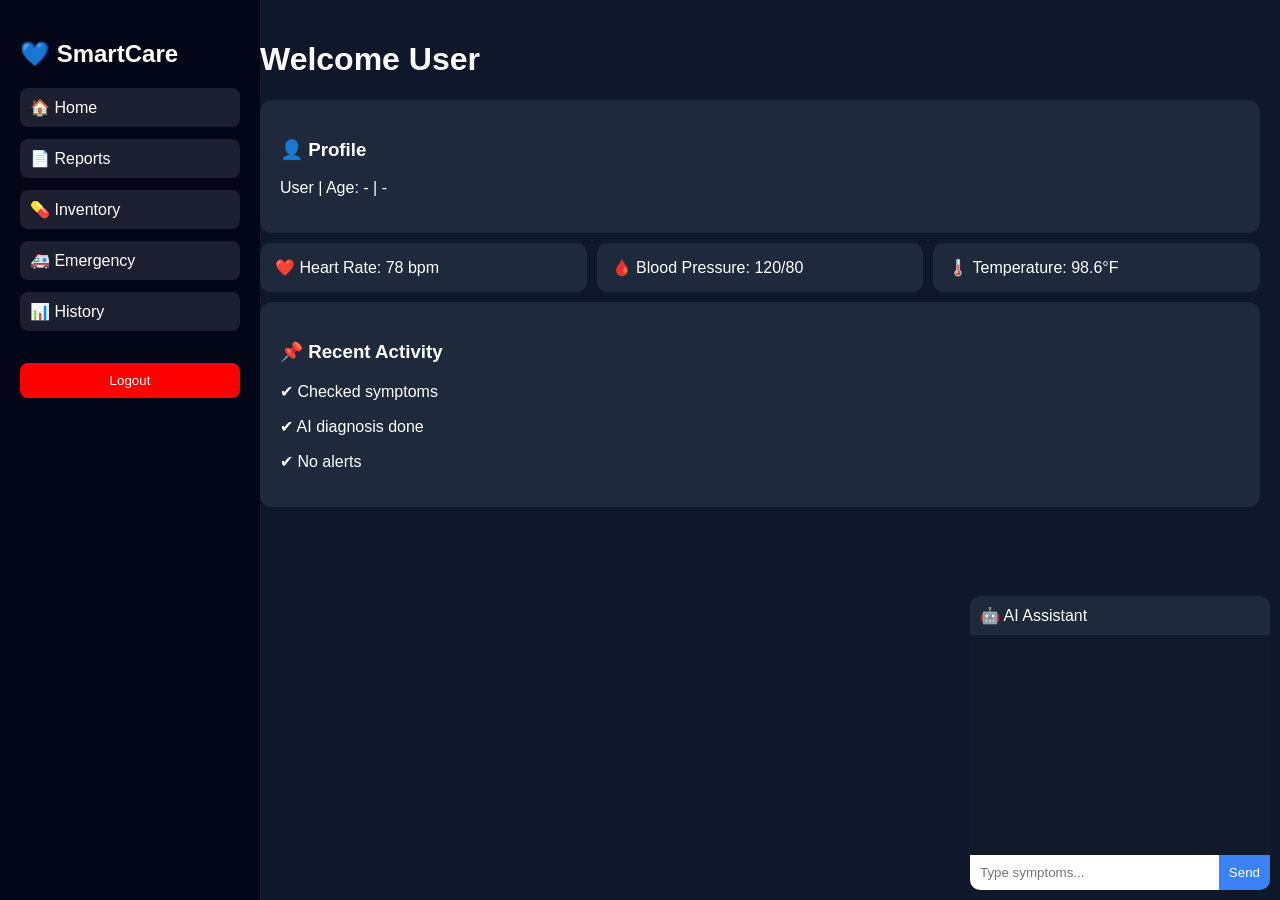
==== dashboard.html @ a03ed255 "push into github" ====
<!DOCTYPE html>
<html>
<head>
  <title>SmartCare Dashboard</title>

  <meta name="viewport" content="width=device-width, initial-scale=1.0">

  <style>

    body {
      margin: 0;
      font-family: Arial;
      background: #0f172a;
      color: white;
    }

    /* SIDEBAR */
    .sidebar {
      position: fixed;
      width: 220px;
      height: 100%;
      background: #020617;
      padding: 20px;
    }

    .sidebar h2 {
      margin-bottom: 20px;
    }

    .sidebar a {
      display: block;
      margin: 12px 0;
      padding: 10px;
      border-radius: 8px;
      background: rgba(255,255,255,0.1);
      color: white;
      text-decoration: none;
    }

    .sidebar a:hover {
      background: #3b82f6;
    }

    .sidebar button {
      margin-top: 20px;
      padding: 10px;
      width: 100%;
      background: red;
      border: none;
      border-radius: 8px;
      color: white;
    }

    /* MAIN */
    .main {
      margin-left: 240px;
      padding: 20px;
    }

    /* SECTIONS */
    .section {
      display: none;
    }

    .section.active {
      display: block;
    }

    /* CARDS */
    .card {
      background: #1e293b;
      padding: 20px;
      border-radius: 12px;
      margin: 10px 0;
      transition: 0.3s;
    }

    .card:hover {
      transform: scale(1.02);
    }

    /* STATS */
    .stats {
      display: flex;
      gap: 10px;
      flex-wrap: wrap;
    }

    .stat {
      flex: 1;
      background: #1e293b;
      padding: 15px;
      border-radius: 10px;
    }

    /* TABLE */
    table {
      width: 100%;
      margin-top: 10px;
      border-collapse: collapse;
    }

    th, td {
      padding: 10px;
      border: 1px solid #555;
    }

    th {
      background: #3b82f6;
    }

    /* CHATBOT */
    .chatbot {
      position: fixed;
      right: 10px;
      bottom: 10px;
      width: 300px;
      background: #111827;
      border-radius: 10px;
      overflow: hidden;
    }

    .chat-header {
      background: #1e293b;
      padding: 10px;
    }

    .chat-messages {
      height: 200px;
      overflow-y: auto;
      padding: 10px;
    }

    .chat-input {
      display: flex;
    }

    .chat-input input {
      flex: 1;
      padding: 10px;
      border: none;
    }

    .chat-input button {
      padding: 10px;
      background: #3b82f6;
      border: none;
      color: white;
    }

  </style>
</head>

<body>

<!-- SIDEBAR -->
<div class="sidebar">
  <h2>💙 SmartCare</h2>

  <a href="#" onclick="showSection('home')">🏠 Home</a>
  <a href="#" onclick="showSection('reports')">📄 Reports</a>
  <a href="#" onclick="showSection('inventory')">💊 Inventory</a>
  <a href="#" onclick="showSection('emergency')">🚑 Emergency</a>
  <a href="#" onclick="showSection('history')">📊 History</a>

  <button onclick="logout()">Logout</button>
</div>

<!-- MAIN -->
<div class="main">

  <!-- HOME -->
  <div id="home" class="section active">

    <h1 id="welcome"></h1>

    <div class="card">
      <h3>👤 Profile</h3>
      <p id="userInfo"></p>
    </div>

    <!-- STATS -->
    <div class="stats">
      <div class="stat">❤️ Heart Rate: 78 bpm</div>
      <div class="stat">🩸 Blood Pressure: 120/80</div>
      <div class="stat">🌡️ Temperature: 98.6°F</div>
    </div>

    <!-- ACTIVITY -->
    <div class="card">
      <h3>📌 Recent Activity</h3>
      <p>✔ Checked symptoms</p>
      <p>✔ AI diagnosis done</p>
      <p>✔ No alerts</p>
    </div>

  </div>

  <!-- REPORTS -->
  <div id="reports" class="section">
    <h2>📄 Reports</h2>

    <input id="reportInput" placeholder="Enter report name">
    <button onclick="addReport()">Add</button>

    <div id="reportList"></div>
  </div>

  <!-- INVENTORY -->
  <div id="inventory" class="section">
    <h2>💊 Inventory</h2>

    <table>
      <tr><th>Medicine</th><th>Status</th></tr>
      <tr><td>Paracetamol</td><td>Available</td></tr>
      <tr><td>Insulin</td><td>Low</td></tr>
    </table>
  </div>

  <!-- EMERGENCY -->
  <div id="emergency" class="section">
    <h2>🚑 Emergency</h2>

    <div class="card">
      <button onclick="alert('🚑 Ambulance Booked!')">
        Call Ambulance
      </button>
    </div>
  </div>

  <!-- HISTORY -->
  <div id="history" class="section">
    <h2>📊 History</h2>

    <div class="card">Flu - Recovered</div>
    <div class="card">Cold - Recovered</div>
  </div>

</div>

<!-- CHATBOT -->
<div class="chatbot">

  <div class="chat-header">🤖 AI Assistant</div>

  <div id="chatMessages" class="chat-messages"></div>

  <div class="chat-input">
    <input id="chatInput" placeholder="Type symptoms...">
    <button onclick="sendMessage()">Send</button>
  </div>

</div>

<script>

// USER DATA
let name = localStorage.getItem("userName") || "User";
let age = localStorage.getItem("age") || "-";
let gender = localStorage.getItem("gender") || "-";

document.getElementById("welcome").innerText = "Welcome " + name;
document.getElementById("userInfo").innerText =
  name + " | Age: " + age + " | " + gender;

// SECTION SWITCH
function showSection(id) {
  let sections = document.querySelectorAll(".section");
  sections.forEach(s => s.classList.remove("active"));
  document.getElementById(id).classList.add("active");
}

// LOGOUT
function logout() {
  localStorage.clear();
  window.location.href = "login.html";
}

// REPORT SYSTEM
function addReport() {
  let val = document.getElementById("reportInput").value;
  if (!val) return;

  let div = document.createElement("div");
  div.className = "card";
  div.innerText = val;

  document.getElementById("reportList").appendChild(div);

  document.getElementById("reportInput").value = "";
}

// CHATBOT
function sendMessage() {
  let input = document.getElementById("chatInput");
  let chat = document.getElementById("chatMessages");

  let msg = input.value.trim();
  if (!msg) return;

  chat.innerHTML += "<div style='text-align:right'>" + msg + "</div>";

  input.value = "";

  let reply = "Tell me more about your symptoms.";

  let t = msg.toLowerCase();

  if (t.includes("fever")) reply = "You may have fever. Take rest.";
  else if (t.includes("cough")) reply = "Possible cold or infection.";
  else if (t.includes("headache")) reply = "Try resting and drinking water.";

  setTimeout(() => {
    chat.innerHTML += "<div style='color:lightblue'>" + reply + "</div>";
    chat.scrollTop = chat.scrollHeight;
  }, 500);
}

</script>

</body>
</html>
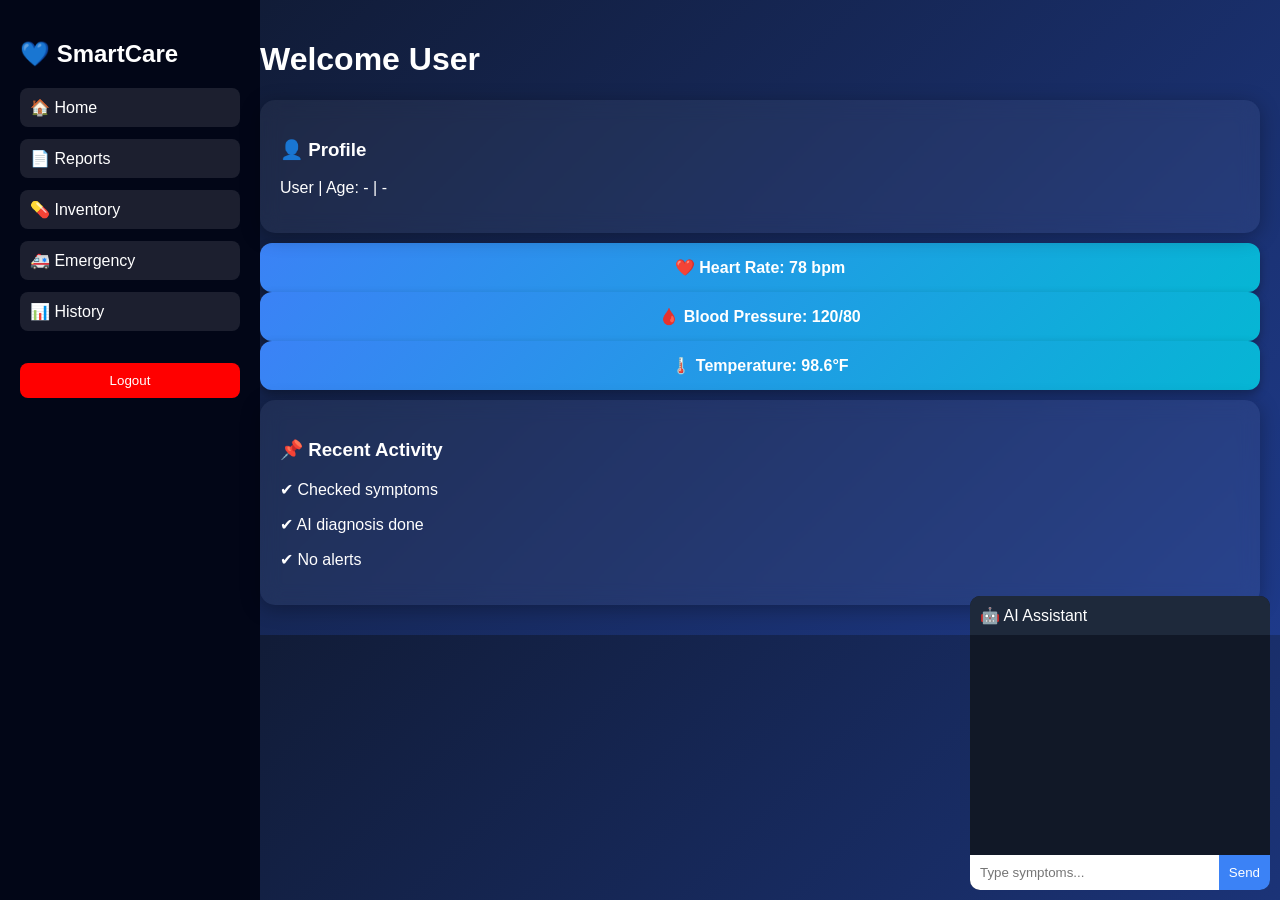
==== commit 08588472: "comm" ====
--- a/dashboard.html
+++ b/dashboard.html
@@ -8,11 +8,11 @@
   <style>
 
     body {
-      margin: 0;
-      font-family: Arial;
-      background: #0f172a;
-      color: white;
-    }
+         margin: 0;
+         font-family: 'Poppins', sans-serif;
+       background: linear-gradient(135deg, #0f172a, #1e3a8a);
+        color: white;
+         }
 
     /* SIDEBAR */
     .sidebar {
@@ -38,7 +38,7 @@
     }
 
     .sidebar a:hover {
-      background: #3b82f6;
+      background: #0b5cdd;
     }
 
     .sidebar button {
@@ -68,31 +68,29 @@
 
     /* CARDS */
     .card {
-      background: #1e293b;
-      padding: 20px;
-      border-radius: 12px;
-      margin: 10px 0;
-      transition: 0.3s;
-    }
-
-    .card:hover {
-      transform: scale(1.02);
-    }
+  background: rgba(255,255,255,0.05);
+  backdrop-filter: blur(10px);
+  padding: 20px;
+  border-radius: 15px;
+  margin: 10px 0;
+  box-shadow: 0 4px 20px rgba(0,0,0,0.3);
+  transition: 0.3s;
+}
+
+.card:hover {
+  transform: translateY(-5px) scale(1.02);
+}
 
     /* STATS */
-    .stats {
-      display: flex;
-      gap: 10px;
-      flex-wrap: wrap;
-    }
-
-    .stat {
-      flex: 1;
-      background: #1e293b;
-      padding: 15px;
-      border-radius: 10px;
-    }
-
+   .stat {
+  flex: 1;
+  background: linear-gradient(135deg, #3b82f6, #06b6d4);
+  padding: 15px;
+  border-radius: 12px;
+  text-align: center;
+  font-weight: bold;
+  box-shadow: 0 4px 10px rgba(0,0,0,0.3);
+}
     /* TABLE */
     table {
       width: 100%;
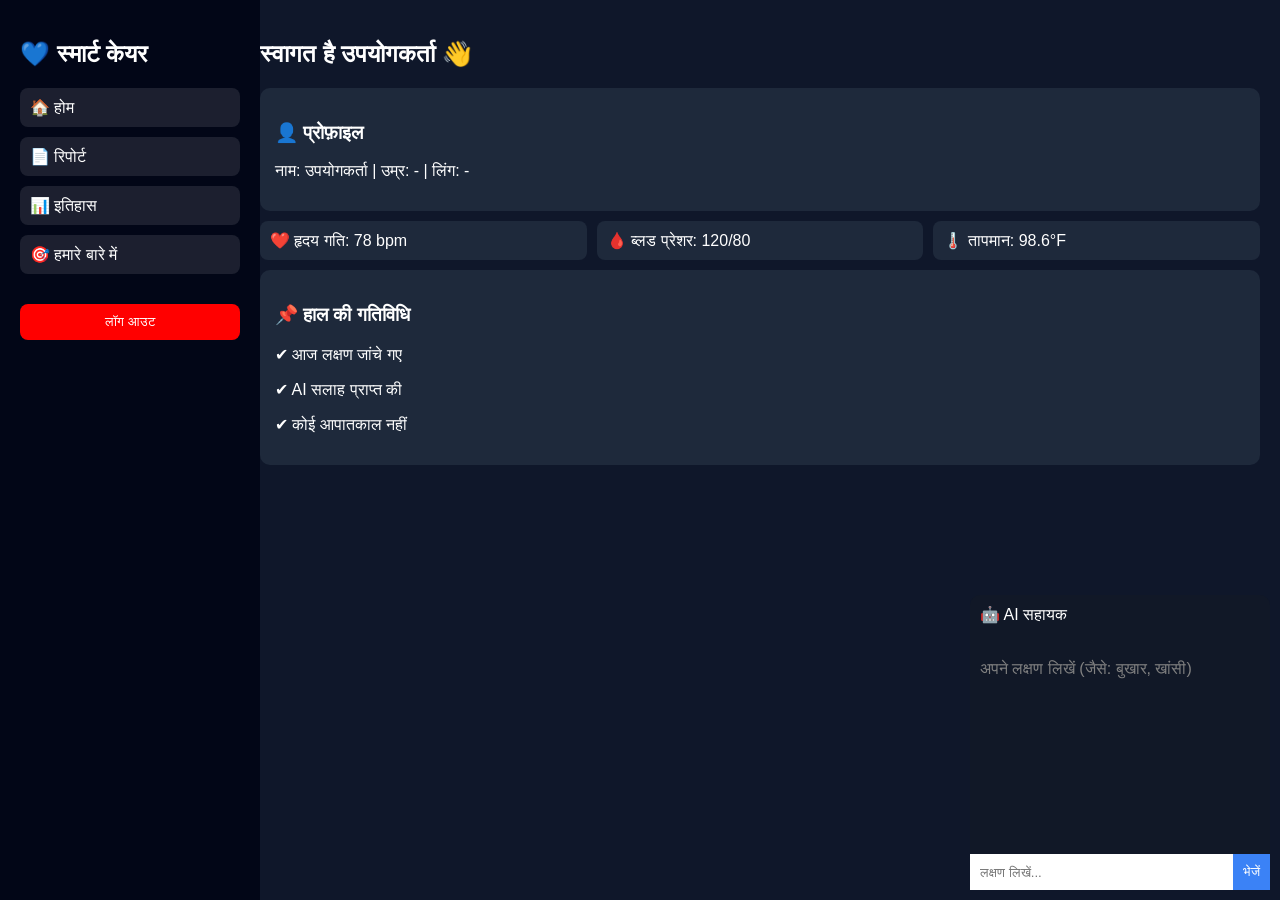
==== commit b56121a4: "commmit" ====
--- a/dashboard.html
+++ b/dashboard.html
@@ -1,18 +1,18 @@
 <!DOCTYPE html>
 <html>
 <head>
-  <title>SmartCare Dashboard</title>
+  <title>स्मार्ट हेल्थकेयर डैशबोर्ड</title>
 
   <meta name="viewport" content="width=device-width, initial-scale=1.0">
 
   <style>
 
     body {
-         margin: 0;
-         font-family: 'Poppins', sans-serif;
-       background: linear-gradient(135deg, #0f172a, #1e3a8a);
-        color: white;
-         }
+      margin: 0;
+      font-family: Arial;
+      background: #0f172a;
+      color: white;
+    }
 
     /* SIDEBAR */
     .sidebar {
@@ -29,16 +29,11 @@
 
     .sidebar a {
       display: block;
-      margin: 12px 0;
-      padding: 10px;
+      margin: 10px 0;
+      padding: 10px;
+      background: rgba(255,255,255,0.1);
       border-radius: 8px;
-      background: rgba(255,255,255,0.1);
-      color: white;
-      text-decoration: none;
-    }
-
-    .sidebar a:hover {
-      background: #0b5cdd;
+      cursor: pointer;
     }
 
     .sidebar button {
@@ -47,8 +42,9 @@
       width: 100%;
       background: red;
       border: none;
+      color: white;
       border-radius: 8px;
-      color: white;
+      cursor: pointer;
     }
 
     /* MAIN */
@@ -57,54 +53,28 @@
       padding: 20px;
     }
 
-    /* SECTIONS */
-    .section {
-      display: none;
-    }
-
-    .section.active {
-      display: block;
-    }
+    .section { display: none; }
+    .active { display: block; }
 
     /* CARDS */
     .card {
-  background: rgba(255,255,255,0.05);
-  backdrop-filter: blur(10px);
-  padding: 20px;
-  border-radius: 15px;
-  margin: 10px 0;
-  box-shadow: 0 4px 20px rgba(0,0,0,0.3);
-  transition: 0.3s;
-}
-
-.card:hover {
-  transform: translateY(-5px) scale(1.02);
-}
-
-    /* STATS */
-   .stat {
-  flex: 1;
-  background: linear-gradient(135deg, #3b82f6, #06b6d4);
-  padding: 15px;
-  border-radius: 12px;
-  text-align: center;
-  font-weight: bold;
-  box-shadow: 0 4px 10px rgba(0,0,0,0.3);
-}
-    /* TABLE */
-    table {
-      width: 100%;
-      margin-top: 10px;
-      border-collapse: collapse;
-    }
-
-    th, td {
-      padding: 10px;
-      border: 1px solid #555;
-    }
-
-    th {
-      background: #3b82f6;
+      background: #1e293b;
+      padding: 15px;
+      margin: 10px 0;
+      border-radius: 10px;
+    }
+
+    .stats {
+      display: flex;
+      gap: 10px;
+      flex-wrap: wrap;
+    }
+
+    .stat {
+      flex: 1;
+      background: #1e293b;
+      padding: 10px;
+      border-radius: 8px;
     }
 
     /* CHATBOT */
@@ -115,12 +85,6 @@
       width: 300px;
       background: #111827;
       border-radius: 10px;
-      overflow: hidden;
-    }
-
-    .chat-header {
-      background: #1e293b;
-      padding: 10px;
     }
 
     .chat-messages {
@@ -153,15 +117,15 @@
 
 <!-- SIDEBAR -->
 <div class="sidebar">
-  <h2>💙 SmartCare</h2>
-
-  <a href="#" onclick="showSection('home')">🏠 Home</a>
-  <a href="#" onclick="showSection('reports')">📄 Reports</a>
-  <a href="#" onclick="showSection('inventory')">💊 Inventory</a>
-  <a href="#" onclick="showSection('emergency')">🚑 Emergency</a>
-  <a href="#" onclick="showSection('history')">📊 History</a>
-
-  <button onclick="logout()">Logout</button>
+  <h2>💙 स्मार्ट केयर</h2>
+
+  <a onclick="showSection('home')">🏠 होम</a>
+  <a onclick="showSection('reports')">📄 रिपोर्ट</a>
+  <a onclick="showSection('history')">📊 इतिहास</a>
+  <a onclick="showSection('about')">🎯 हमारे बारे में </a>
+
+  <!-- LOGOUT BUTTON -->
+  <button onclick="logout()">लॉग आउट</button>
 </div>
 
 <!-- MAIN -->
@@ -170,68 +134,99 @@
   <!-- HOME -->
   <div id="home" class="section active">
 
-    <h1 id="welcome"></h1>
-
-    <div class="card">
-      <h3>👤 Profile</h3>
+    <h2 id="welcome"></h2>
+
+    <!-- USER CARD -->
+    <div class="card">
+      <h3>👤 प्रोफ़ाइल</h3>
       <p id="userInfo"></p>
     </div>
 
-    <!-- STATS -->
+    <!-- HEALTH STATS -->
     <div class="stats">
-      <div class="stat">❤️ Heart Rate: 78 bpm</div>
-      <div class="stat">🩸 Blood Pressure: 120/80</div>
-      <div class="stat">🌡️ Temperature: 98.6°F</div>
+      <div class="stat">❤️ हृदय गति: 78 bpm</div>
+      <div class="stat">🩸 ब्लड प्रेशर: 120/80</div>
+      <div class="stat">🌡️ तापमान: 98.6°F</div>
     </div>
 
     <!-- ACTIVITY -->
     <div class="card">
-      <h3>📌 Recent Activity</h3>
-      <p>✔ Checked symptoms</p>
-      <p>✔ AI diagnosis done</p>
-      <p>✔ No alerts</p>
+      <h3>📌 हाल की गतिविधि</h3>
+      <p>✔ आज लक्षण जांचे गए</p>
+      <p>✔ AI सलाह प्राप्त की</p>
+      <p>✔ कोई आपातकाल नहीं</p>
     </div>
 
   </div>
 
   <!-- REPORTS -->
-  <div id="reports" class="section">
-    <h2>📄 Reports</h2>
-
-    <input id="reportInput" placeholder="Enter report name">
-    <button onclick="addReport()">Add</button>
-
+ <div id="reports" class="section">
+
+  <h2>📄 स्वास्थ्य रिपोर्ट</h2>
+
+  <!-- UPLOAD -->
+  <div class="card">
+    <h3>📤 रिपोर्ट अपलोड करें</h3>
+
+    <input type="file" id="fileInput" accept="application/pdf">
+    <button onclick="uploadReport()">अपलोड करें</button>
+  </div>
+
+  <!-- LIST -->
+  <div class="card">
+    <h3>📁 आपकी रिपोर्ट्स</h3>
     <div id="reportList"></div>
   </div>
 
-  <!-- INVENTORY -->
-  <div id="inventory" class="section">
-    <h2>💊 Inventory</h2>
-
-    <table>
-      <tr><th>Medicine</th><th>Status</th></tr>
-      <tr><td>Paracetamol</td><td>Available</td></tr>
-      <tr><td>Insulin</td><td>Low</td></tr>
-    </table>
-  </div>
-
-  <!-- EMERGENCY -->
-  <div id="emergency" class="section">
-    <h2>🚑 Emergency</h2>
-
-    <div class="card">
-      <button onclick="alert('🚑 Ambulance Booked!')">
-        Call Ambulance
-      </button>
-    </div>
-  </div>
-
+  <!-- VIEWER -->
+  <div class="card">
+    <h3>📖 रिपोर्ट देखें</h3>
+    <iframe id="pdfViewer" width="100%" height="400px"></iframe>
+
+    <br><br>
+    <button onclick="printPDF()">🖨️ प्रिंट करें</button>
+  </div>
+
+</div>
   <!-- HISTORY -->
   <div id="history" class="section">
-    <h2>📊 History</h2>
-
-    <div class="card">Flu - Recovered</div>
-    <div class="card">Cold - Recovered</div>
+    <h2>📊 इतिहास</h2>
+
+    <div class="card">फ्लू - ठीक हुआ</div>
+    <div class="card">सिर दर्द - सामान्य</div>
+  </div>
+
+</div>
+<!-- ABOUT US -->
+ <div id="about" class="section">
+
+  <h2 style="text-align:center;">ℹ️ हमारे बारे में</h2>
+
+  <div style="max-width:700px; margin:auto;">
+
+    <div class="card">
+      <h3>💙 स्मार्ट हेल्थकेयर क्या है?</h3>
+      <p>
+        स्मार्ट हेल्थकेयर एक AI आधारित प्रणाली है जो उपयोगकर्ता के लक्षणों के आधार पर 
+        संभावित बीमारियों का अनुमान लगाती है और स्वास्थ्य सलाह देती है।
+      </p>
+    </div>
+
+    <div class="card">
+      <h3>🤖 यह कैसे काम करता है?</h3>
+      <p>
+        उपयोगकर्ता लक्षण दर्ज करता है → सिस्टम उन्हें डेटाबेस से मिलाता है → 
+        सबसे उपयुक्त परिणाम दिखाता है।
+      </p>
+    </div>
+
+    <div class="card">
+      <h3>⚠️ महत्वपूर्ण सूचना</h3>
+      <p>
+        यह केवल प्राथमिक सलाह देता है। किसी भी गंभीर स्थिति में डॉक्टर से संपर्क करें।
+      </p>
+    </div>
+
   </div>
 
 </div>
@@ -239,13 +234,15 @@
 <!-- CHATBOT -->
 <div class="chatbot">
 
-  <div class="chat-header">🤖 AI Assistant</div>
-
-  <div id="chatMessages" class="chat-messages"></div>
+  <div style="padding:10px;">🤖 AI सहायक</div>
+
+  <div id="chatMessages" class="chat-messages">
+    <p style="color:gray;">अपने लक्षण लिखें (जैसे: बुखार, खांसी)</p>
+  </div>
 
   <div class="chat-input">
-    <input id="chatInput" placeholder="Type symptoms...">
-    <button onclick="sendMessage()">Send</button>
+    <input id="chatInput" placeholder="लक्षण लिखें...">
+    <button onclick="sendMessage()">भेजें</button>
   </div>
 
 </div>
@@ -253,20 +250,15 @@
 <script>
 
 // USER DATA
-let name = localStorage.getItem("userName") || "User";
+let name = localStorage.getItem("userName") || "उपयोगकर्ता";
 let age = localStorage.getItem("age") || "-";
 let gender = localStorage.getItem("gender") || "-";
 
-document.getElementById("welcome").innerText = "Welcome " + name;
+document.getElementById("welcome").innerText =
+  "स्वागत है " + name + " 👋";
+
 document.getElementById("userInfo").innerText =
-  name + " | Age: " + age + " | " + gender;
-
-// SECTION SWITCH
-function showSection(id) {
-  let sections = document.querySelectorAll(".section");
-  sections.forEach(s => s.classList.remove("active"));
-  document.getElementById(id).classList.add("active");
-}
+  "नाम: " + name + " | उम्र: " + age + " | लिंग: " + gender;
 
 // LOGOUT
 function logout() {
@@ -274,47 +266,9 @@
   window.location.href = "login.html";
 }
 
-// REPORT SYSTEM
-function addReport() {
-  let val = document.getElementById("reportInput").value;
-  if (!val) return;
-
-  let div = document.createElement("div");
-  div.className = "card";
-  div.innerText = val;
-
-  document.getElementById("reportList").appendChild(div);
-
-  document.getElementById("reportInput").value = "";
-}
-
-// CHATBOT
-function sendMessage() {
-  let input = document.getElementById("chatInput");
-  let chat = document.getElementById("chatMessages");
-
-  let msg = input.value.trim();
-  if (!msg) return;
-
-  chat.innerHTML += "<div style='text-align:right'>" + msg + "</div>";
-
-  input.value = "";
-
-  let reply = "Tell me more about your symptoms.";
-
-  let t = msg.toLowerCase();
-
-  if (t.includes("fever")) reply = "You may have fever. Take rest.";
-  else if (t.includes("cough")) reply = "Possible cold or infection.";
-  else if (t.includes("headache")) reply = "Try resting and drinking water.";
-
-  setTimeout(() => {
-    chat.innerHTML += "<div style='color:lightblue'>" + reply + "</div>";
-    chat.scrollTop = chat.scrollHeight;
-  }, 500);
-}
-
 </script>
+
+<script src="script.js"></script>
 
 </body>
 </html>
